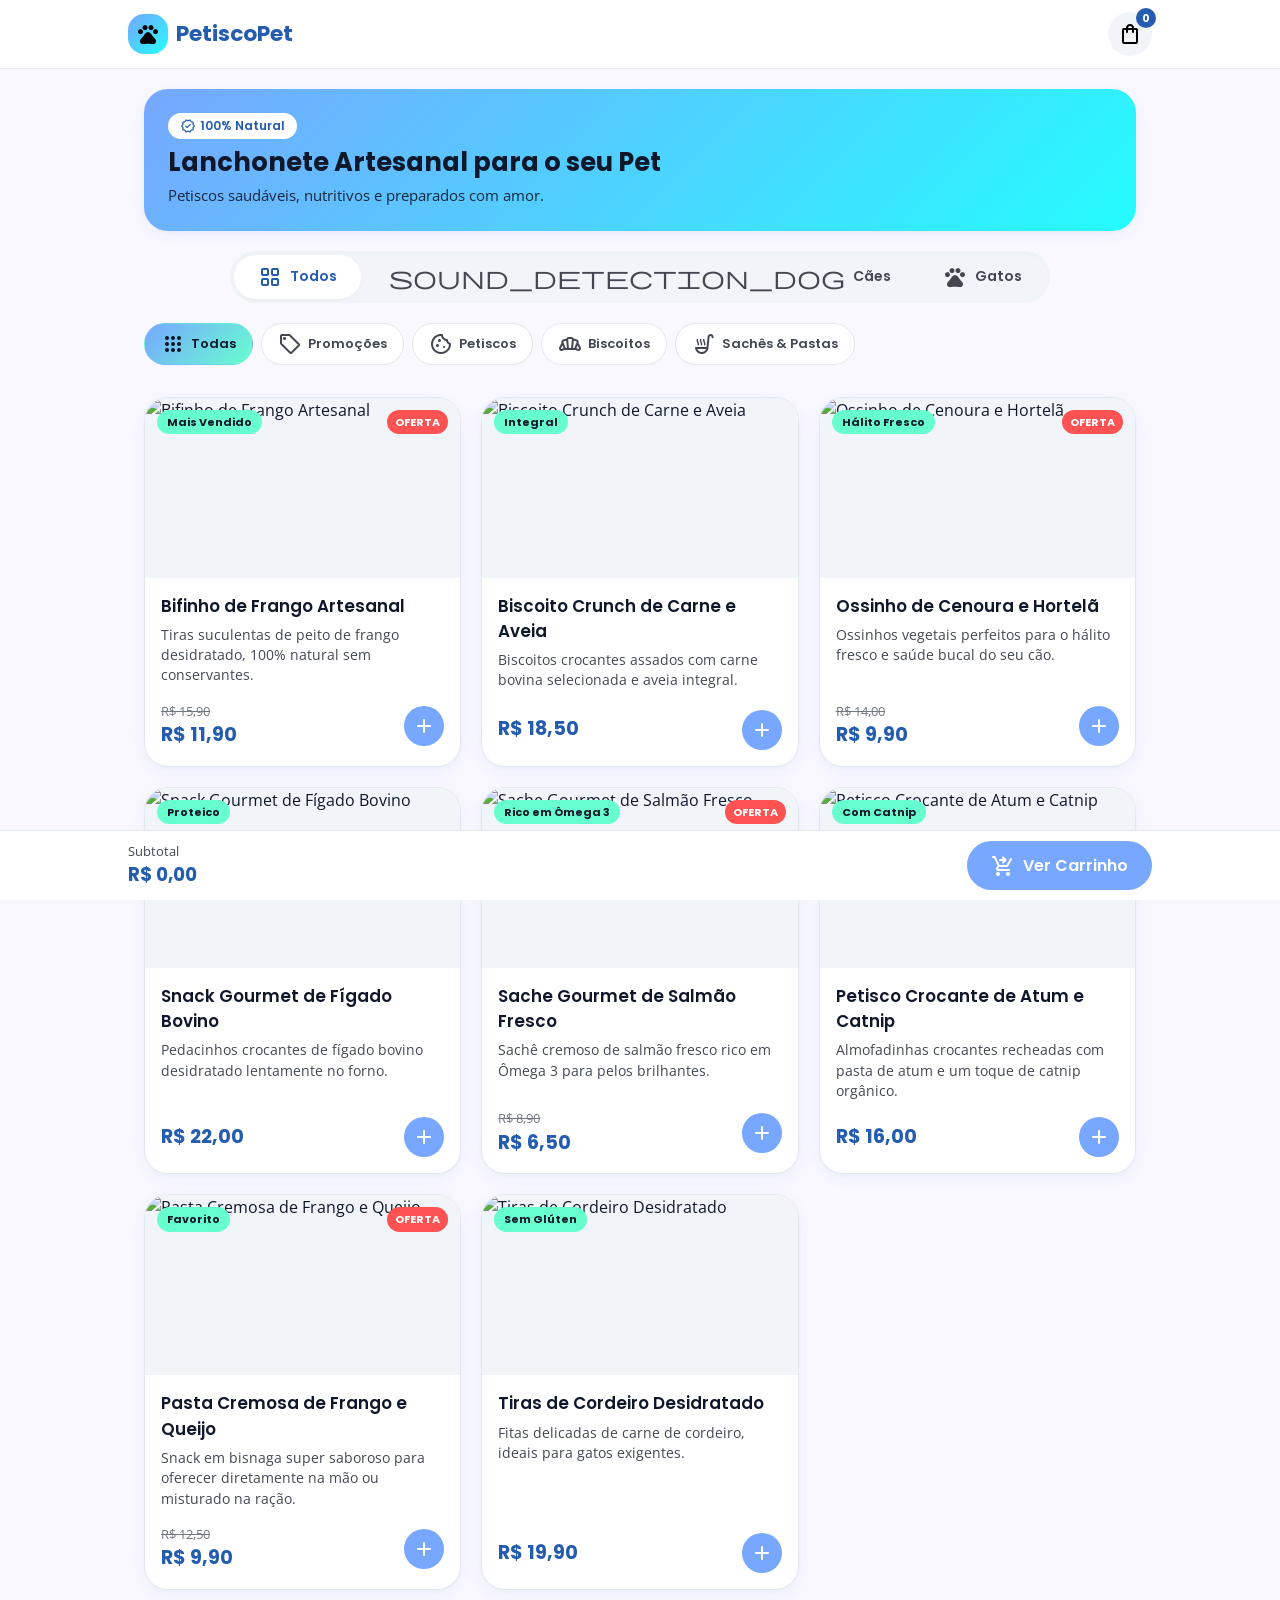
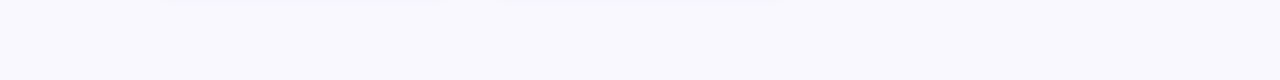
==== index.html @ 870015a5 "feat: implement PetiscoPet SPA with HTML, CSS, JS and reports Co-authored-by: anderitmo <290910090+a" ====
<!DOCTYPE html>
<html lang="pt-BR">
<head>
  <meta charset="UTF-8">
  <meta name="viewport" content="width=device-width, initial-scale=1.0">
  <title>PetiscoPet - Lanchonete & Petiscos para Pets</title>

  <!-- Google Fonts: Poppins & Open Sans -->
  <link rel="preconnect" href="https://fonts.googleapis.com">
  <link rel="preconnect" href="https://fonts.gstatic.com" crossorigin>
  <link href="https://fonts.googleapis.com/css2?family=Open+Sans:wght@400;600&family=Poppins:wght@600;700&display=swap" rel="stylesheet">

  <!-- Google Material Symbols Rounded -->
  <link rel="stylesheet" href="https://fonts.googleapis.com/css2?family=Material+Symbols+Rounded:opsz,wght,FILL,GRAD@20..48,100..700,0..1,-50..200" />

  <link rel="stylesheet" href="styles.css">
</head>
<body>

  <!-- Header -->
  <header class="app-header">
    <div class="header-content">
      <div class="brand-logo">
        <div class="logo-icon">
          <span class="material-symbols-rounded">pets</span>
        </div>
        <span>PetiscoPet</span>
      </div>

      <button class="cart-icon-btn" id="openCartBtn" aria-label="Ver Carrinho">
        <span class="material-symbols-rounded">shopping_bag</span>
        <span class="cart-badge" id="cartCountBadge">0</span>
      </button>
    </div>
  </header>

  <main class="app-container">
    <!-- Hero Banner -->
    <section class="hero-banner">
      <div class="hero-text">
        <div class="hero-badge">
          <span class="material-symbols-rounded" style="font-size: 16px;">verified</span> 100% Natural
        </div>
        <h1>Lanchonete Artesanal para o seu Pet</h1>
        <p>Petiscos saudáveis, nutritivos e preparados com amor.</p>
      </div>
    </section>

    <!-- Pet Switcher (Segmented Control) -->
    <section class="pet-switcher-container">
      <div class="pet-switcher">
        <button class="pet-switcher-btn active" data-pet="todos">
          <span class="material-symbols-rounded">grid_view</span> Todos
        </button>
        <button class="pet-switcher-btn" data-pet="cao">
          <span class="material-symbols-rounded">sound_detection_dog</span> Cães
        </button>
        <button class="pet-switcher-btn" data-pet="gato">
          <span class="material-symbols-rounded">pets</span> Gatos
        </button>
      </div>
    </section>

    <!-- Category Filter Chips -->
    <section class="category-chips" id="categoryChips">
      <button class="chip-btn active" data-category="todas">
        <span class="material-symbols-rounded">apps</span> Todas
      </button>
      <button class="chip-btn" data-category="promocoes">
        <span class="material-symbols-rounded">local_offer</span> Promoções
      </button>
      <button class="chip-btn" data-category="petiscos">
        <span class="material-symbols-rounded">cookie</span> Petiscos
      </button>
      <button class="chip-btn" data-category="biscoitos">
        <span class="material-symbols-rounded">bakery_dining</span> Biscoitos
      </button>
      <button class="chip-btn" data-category="saches">
        <span class="material-symbols-rounded">soup_kitchen</span> Sachês & Pastas
      </button>
    </section>

    <!-- Product Grid -->
    <section class="products-grid" id="productsContainer">
      <!-- Carregado via JS -->
    </section>
  </main>

  <!-- Floating Mobile Bottom Bar -->
  <div class="fixed-bottom-bar" id="fixedBottomBar">
    <div class="bottom-bar-content">
      <div class="bottom-cart-info">
        <span class="bottom-cart-label">Subtotal</span>
        <span class="bottom-cart-val" id="bottomTotalValue">R$ 0,00</span>
      </div>
      <button class="btn-primary" id="bottomCheckoutBtn" style="width: auto; padding: 12px 24px;">
        <span class="material-symbols-rounded">shopping_cart_checkout</span> Ver Carrinho
      </button>
    </div>
  </div>

  <!-- Modal 1: Carrinho de Compras -->
  <div class="modal-overlay" id="cartModal">
    <div class="modal-card">
      <div class="modal-header">
        <h2 class="modal-title">
          <span class="material-symbols-rounded">shopping_cart</span> Meu Carrinho
        </h2>
        <button class="modal-close-btn" class="closeModal" data-modal="cartModal">
          <span class="material-symbols-rounded">close</span>
        </button>
      </div>

      <div class="cart-items-list" id="cartItemsList">
        <!-- Itens injetados via JS -->
      </div>

      <div class="cart-summary">
        <div class="summary-row">
          <span>Subtotal</span>
          <span id="cartSubtotal">R$ 0,00</span>
        </div>
        <div class="summary-row">
          <span>Entrega</span>
          <span style="color: #006c52; font-weight: 600;">A calcular</span>
        </div>
        <div class="summary-row total">
          <span>Total Estimado</span>
          <span id="cartTotal">R$ 0,00</span>
        </div>
      </div>

      <button class="btn-primary" id="proceedToCheckoutBtn">
        <span class="material-symbols-rounded">arrow_forward</span> Avançar para Cadastro
      </button>
    </div>
  </div>

  <!-- Modal 2: Cadastro & Geolocalização -->
  <div class="modal-overlay" id="checkoutModal">
    <div class="modal-card">
      <div class="modal-header">
        <h2 class="modal-title">
          <span class="material-symbols-rounded">person_add</span> Dados de Entrega
        </h2>
        <button class="modal-close-btn" data-modal="checkoutModal">
          <span class="material-symbols-rounded">close</span>
        </button>
      </div>

      <form id="checkoutForm">
        <div class="form-group">
          <label class="form-label" for="clientName">Nome Completo</label>
          <div class="input-wrapper">
            <span class="material-symbols-rounded">badge</span>
            <input type="text" id="clientName" class="form-control" placeholder="Seu nome completo" required>
          </div>
        </div>

        <div class="form-group">
          <label class="form-label" for="clientPhone">WhatsApp / Telefone</label>
          <div class="input-wrapper">
            <span class="material-symbols-rounded">call</span>
            <input type="tel" id="clientPhone" class="form-control" placeholder="(11) 99999-9999" required>
          </div>
        </div>

        <div class="form-group">
          <label class="form-label" for="clientEmail">E-mail</label>
          <div class="input-wrapper">
            <span class="material-symbols-rounded">mail</span>
            <input type="email" id="clientEmail" class="form-control" placeholder="seu@email.com" required>
          </div>
        </div>

        <div class="form-group">
          <label class="form-label" for="clientAddress">Endereço de Entrega</label>
          <div class="input-wrapper">
            <span class="material-symbols-rounded">home</span>
            <input type="text" id="clientAddress" class="form-control" placeholder="Rua, Número, Bairro, Cidade" required>
          </div>
        </div>

        <div class="alert-box alert-info" id="geoStatusBox">
          <span class="material-symbols-rounded">my_location</span>
          <div id="geoStatusText">
            Clique abaixo para autocompletar a localização do seu dispositivo.
          </div>
        </div>

        <button type="button" class="btn-secondary" id="getLocationBtn" style="margin-bottom: 20px;">
          <span class="material-symbols-rounded">location_searching</span> Usar Minha Geolocalização
        </button>

        <button type="submit" class="btn-primary">
          <span class="material-symbols-rounded">security</span> Continuar para Segurança
        </button>
      </form>
    </div>
  </div>

  <!-- Modal 3: Verificação de Credenciais Nativas -->
  <div class="modal-overlay" id="credentialsModal">
    <div class="modal-card" style="text-align: center;">
      <div class="modal-header">
        <h2 class="modal-title" style="margin: 0 auto;">
          <span class="material-symbols-rounded">fingerprint</span> Validação de Segurança
        </h2>
      </div>

      <div style="margin: 20px 0;">
        <span class="material-symbols-rounded" style="font-size: 64px; color: var(--primary-dark);">verified_user</span>
        <p style="margin-top: 12px; color: var(--text-muted);">
          Solicitando validação de credenciais do dispositivo para maior segurança do seu pedido.
        </p>
      </div>

      <div class="alert-box alert-info" id="credentialsConsoleLog" style="text-align: left;">
        <span class="material-symbols-rounded">info</span>
        <span>Iniciando navigator.credentials.get()...</span>
      </div>

      <button type="button" class="btn-primary" id="proceedToPaymentBtn" style="margin-top: 16px;">
        <span class="material-symbols-rounded">payments</span> Prosseguir para Pagamento
      </button>
    </div>
  </div>

  <!-- Modal 4: Gateway de Pagamento Simulado -->
  <div class="modal-overlay" id="paymentModal">
    <div class="modal-card">
      <div class="modal-header">
        <h2 class="modal-title">
          <span class="material-symbols-rounded">credit_card</span> Pagamento Simulado
        </h2>
        <button class="modal-close-btn" data-modal="paymentModal">
          <span class="material-symbols-rounded">close</span>
        </button>
      </div>

      <div class="alert-box alert-warning">
        <span class="material-symbols-rounded">warning</span>
        <span>Este é um ambiente de simulação. Nenhum valor real será cobrado.</span>
      </div>

      <div class="form-group">
        <label class="form-label">Forma de Pagamento</label>
        <div style="display: flex; gap: 10px; margin-bottom: 16px;">
          <button type="button" class="btn-secondary active" style="flex: 1;">
            <span class="material-symbols-rounded">qr_code_2</span> PIX
          </button>
          <button type="button" class="btn-secondary" style="flex: 1;">
            <span class="material-symbols-rounded">credit_card</span> Cartão
          </button>
        </div>
      </div>

      <div style="text-align: center; background: var(--surface-muted); padding: 20px; border-radius: var(--radius-md); margin-bottom: 20px;">
        <span class="material-symbols-rounded" style="font-size: 48px; color: var(--primary-dark);">qr_code_scanner</span>
        <p style="font-family: var(--font-heading); font-weight: 600; margin-top: 8px;">Chave PIX Simulada</p>
        <p style="font-size: 0.85rem; color: var(--text-muted);">Clique abaixo para simular a aprovação instantânea.</p>
      </div>

      <button type="button" class="btn-primary" id="simulatePaymentSuccessBtn">
        <span class="material-symbols-rounded">check_circle</span> Simular Aprovação do Pagamento
      </button>
    </div>
  </div>

  <!-- Modal 5: Pedido Confirmado & WhatsApp -->
  <div class="modal-overlay" id="successModal">
    <div class="modal-card" style="text-align: center;">
      <div style="margin: 20px 0;">
        <span class="material-symbols-rounded" style="font-size: 72px; color: #20FF6B;">task_alt</span>
        <h2 style="font-family: var(--font-heading); margin-top: 12px;">Pedido Confirmado!</h2>
        <p style="color: var(--text-muted); font-size: 0.95rem; margin-top: 6px;">
          Seu pedido foi processado no aplicativo. Agora finalize enviando a mensagem para a nossa lanchonete no WhatsApp.
        </p>
      </div>

      <div class="alert-box alert-success" style="text-align: left;">
        <span class="material-symbols-rounded">mark_email_read</span>
        <div>
          <strong>Resumo do Pedido:</strong>
          <div id="summaryWhatsappPreview" style="font-size: 0.85rem; margin-top: 4px; white-space: pre-wrap;"></div>
        </div>
      </div>

      <a id="whatsappLinkBtn" target="_blank" class="btn-primary" style="background: #25D366; text-decoration: none; margin-top: 16px;">
        <span class="material-symbols-rounded">chat</span> Enviar Pedido via WhatsApp
      </a>
    </div>
  </div>

  <script src="app.js"></script>
</body>
</html>
---- styles.css ----
/* ==========================================================================
   PetiscoPet - Design System & Stylesheet
   ========================================================================== */

:root {
  /* Brand Palette */
  --primary: #77A7FF;
  --primary-dark: #245DB0;
  --secondary: #24FCFF;
  --tertiary: #68FFCE;
  --accent-success: #20FF6B;
  --soft-tint: #BEE9FF;
  --bg-canvas: #FAF8FF;
  --surface-card: #FFFFFF;
  --surface-muted: #F1F5F9;
  --text-main: #0F172A;
  --text-muted: #424752;
  --outline: #737783;
  --border-subtle: #E2E8F0;
  --error: #BA1A1A;
  --error-bg: #FFDAD6;

  /* Typography */
  --font-heading: 'Poppins', sans-serif;
  --font-body: 'Open Sans', sans-serif;

  /* Shadows */
  --shadow-sm: 0 2px 6px -1px rgba(15, 23, 42, 0.04);
  --shadow-md: 0 4px 20px -2px rgba(119, 167, 255, 0.12), 0 2px 6px -1px rgba(15, 23, 42, 0.04);
  --shadow-lg: 0 12px 32px -4px rgba(119, 167, 255, 0.18), 0 4px 12px -2px rgba(15, 23, 42, 0.06);
  --shadow-sticky: 0 -8px 24px -4px rgba(15, 23, 42, 0.08);

  /* Radius */
  --radius-sm: 8px;
  --radius-md: 16px;
  --radius-lg: 24px;
  --radius-xl: 32px;
  --radius-full: 9999px;

  /* Transitions */
  --transition-fast: 0.2s cubic-bezier(0.34, 1.56, 0.64, 1);
  --transition-normal: 0.3s ease;
}

/* Reset & Base */
*, *::before, *::after {
  box-sizing: border-box;
  margin: 0;
  padding: 0;
}

body {
  font-family: var(--font-body);
  background-color: var(--bg-canvas);
  color: var(--text-main);
  line-height: 1.5;
  -webkit-font-smoothing: antialiased;
  padding-bottom: 90px; /* Space for fixed bottom navigation / bar */
}

a {
  color: inherit;
  text-decoration: none;
}

button, input, select, textarea {
  font-family: inherit;
  font-size: inherit;
  border: none;
  outline: none;
}

button {
  cursor: pointer;
  background: none;
}

/* Google Material Icons Reset */
.material-symbols-rounded {
  font-family: 'Material Symbols Rounded';
  font-weight: normal;
  font-style: normal;
  font-size: 24px;
  line-height: 1;
  letter-spacing: normal;
  text-transform: none;
  display: inline-block;
  white-space: nowrap;
  word-wrap: normal;
  direction: ltr;
  -webkit-font-feature-settings: 'liga';
  -webkit-font-smoothing: antialiased;
  vertical-align: middle;
}

/* App Layout Container */
.app-container {
  max-width: 1024px;
  margin: 0 auto;
  padding: 0 16px;
}

/* Header */
.app-header {
  position: sticky;
  top: 0;
  z-index: 100;
  background: rgba(255, 255, 255, 0.9);
  backdrop-filter: blur(12px);
  border-bottom: 1px solid var(--border-subtle);
  padding: 12px 16px;
}

.header-content {
  max-width: 1024px;
  margin: 0 auto;
  display: flex;
  align-items: center;
  justify-content: space-between;
}

.brand-logo {
  display: flex;
  align-items: center;
  gap: 8px;
  font-family: var(--font-heading);
  font-weight: 700;
  font-size: 1.35rem;
  color: var(--primary-dark);
}

.brand-logo .logo-icon {
  background: linear-gradient(135deg, var(--primary), var(--secondary));
  color: #000;
  padding: 8px;
  border-radius: var(--radius-md);
  display: flex;
  align-items: center;
  justify-content: center;
}

.cart-icon-btn {
  position: relative;
  background: var(--surface-muted);
  width: 44px;
  height: 44px;
  border-radius: var(--radius-full);
  display: flex;
  align-items: center;
  justify-content: center;
  transition: transform var(--transition-fast);
}

.cart-icon-btn:active {
  transform: scale(0.92);
}

.cart-badge {
  position: absolute;
  top: -4px;
  right: -4px;
  background: var(--primary-dark);
  color: #fff;
  font-family: var(--font-heading);
  font-size: 11px;
  font-weight: 700;
  width: 20px;
  height: 20px;
  border-radius: var(--radius-full);
  display: flex;
  align-items: center;
  justify-content: center;
}

/* Hero Section */
.hero-banner {
  background: linear-gradient(135deg, #77A7FF 0%, #24FCFF 100%);
  border-radius: var(--radius-lg);
  padding: 24px;
  margin: 20px 0;
  color: var(--text-main);
  box-shadow: var(--shadow-md);
  display: flex;
  align-items: center;
  justify-content: space-between;
  position: relative;
  overflow: hidden;
}

.hero-text h1 {
  font-family: var(--font-heading);
  font-size: 1.6rem;
  font-weight: 700;
  margin-bottom: 6px;
  line-height: 1.2;
}

.hero-text p {
  font-size: 0.95rem;
  opacity: 0.9;
}

.hero-badge {
  display: inline-flex;
  align-items: center;
  gap: 4px;
  background: #ffffff;
  padding: 4px 12px;
  border-radius: var(--radius-full);
  font-family: var(--font-heading);
  font-size: 12px;
  font-weight: 600;
  color: var(--primary-dark);
  margin-bottom: 8px;
}

/* Controls & Filters */
.pet-switcher-container {
  display: flex;
  justify-content: center;
  margin-bottom: 20px;
}

.pet-switcher {
  background: var(--surface-muted);
  padding: 4px;
  border-radius: var(--radius-full);
  display: flex;
  gap: 4px;
  box-shadow: inset 0 2px 4px rgba(0,0,0,0.02);
}

.pet-switcher-btn {
  display: flex;
  align-items: center;
  gap: 8px;
  padding: 10px 24px;
  border-radius: var(--radius-full);
  font-family: var(--font-heading);
  font-weight: 600;
  font-size: 14px;
  color: var(--text-muted);
  transition: all var(--transition-normal);
}

.pet-switcher-btn.active {
  background: var(--surface-card);
  color: var(--primary-dark);
  box-shadow: var(--shadow-sm);
}

.category-chips {
  display: flex;
  gap: 8px;
  overflow-x: auto;
  padding-bottom: 12px;
  margin-bottom: 20px;
  scrollbar-width: none;
}

.category-chips::-webkit-scrollbar {
  display: none;
}

.chip-btn {
  white-space: nowrap;
  padding: 8px 16px;
  border-radius: var(--radius-full);
  background: var(--surface-card);
  border: 1px solid var(--border-subtle);
  font-family: var(--font-heading);
  font-size: 13px;
  font-weight: 600;
  color: var(--text-muted);
  display: flex;
  align-items: center;
  gap: 6px;
  transition: all var(--transition-fast);
}

.chip-btn.active {
  background: linear-gradient(135deg, var(--primary), var(--tertiary));
  color: var(--text-main);
  border-color: transparent;
}

/* Products Grid */
.products-grid {
  display: grid;
  grid-template-columns: repeat(auto-fill, minmax(260px, 1fr));
  gap: 20px;
}

.product-card {
  background: var(--surface-card);
  border-radius: var(--radius-lg);
  overflow: hidden;
  box-shadow: var(--shadow-md);
  border: 1px solid var(--border-subtle);
  display: flex;
  flex-direction: column;
  transition: transform var(--transition-fast), box-shadow var(--transition-normal);
}

.product-card:hover {
  transform: translateY(-4px);
  box-shadow: var(--shadow-lg);
}

.card-media {
  position: relative;
  width: 100%;
  height: 180px;
  background-color: var(--surface-muted);
  overflow: hidden;
}

.card-media img {
  width: 100%;
  height: 100%;
  object-fit: cover;
}

.product-badge {
  position: absolute;
  top: 12px;
  left: 12px;
  background: var(--tertiary);
  color: var(--text-main);
  font-family: var(--font-heading);
  font-size: 11px;
  font-weight: 700;
  padding: 4px 10px;
  border-radius: var(--radius-full);
}

.product-promo-tag {
  position: absolute;
  top: 12px;
  right: 12px;
  background: #FF5252;
  color: #ffffff;
  font-family: var(--font-heading);
  font-size: 11px;
  font-weight: 700;
  padding: 4px 8px;
  border-radius: var(--radius-full);
}

.card-content {
  padding: 16px;
  display: flex;
  flex-direction: column;
  flex-grow: 1;
}

.card-title {
  font-family: var(--font-heading);
  font-size: 1.05rem;
  font-weight: 600;
  margin-bottom: 6px;
}

.card-desc {
  font-size: 0.85rem;
  color: var(--text-muted);
  margin-bottom: 16px;
  flex-grow: 1;
}

.card-footer {
  display: flex;
  align-items: center;
  justify-content: space-between;
  margin-top: auto;
}

.price-container {
  display: flex;
  flex-direction: column;
}

.price-old {
  font-size: 0.8rem;
  color: var(--outline);
  text-decoration: line-through;
}

.price-current {
  font-family: var(--font-heading);
  font-size: 1.2rem;
  font-weight: 700;
  color: var(--primary-dark);
}

.add-to-cart-btn {
  background: var(--primary);
  color: #ffffff;
  width: 40px;
  height: 40px;
  border-radius: var(--radius-full);
  display: flex;
  align-items: center;
  justify-content: center;
  transition: transform var(--transition-fast), background var(--transition-normal);
}

.add-to-cart-btn:hover {
  background: var(--primary-dark);
}

.add-to-cart-btn:active {
  transform: scale(0.88);
}

/* Modals & Views */
.modal-overlay {
  position: fixed;
  top: 0; left: 0; right: 0; bottom: 0;
  background: rgba(15, 23, 42, 0.4);
  backdrop-filter: blur(4px);
  z-index: 200;
  display: flex;
  align-items: flex-end;
  justify-content: center;
  opacity: 0;
  pointer-events: none;
  transition: opacity 0.3s ease;
}

.modal-overlay.active {
  opacity: 1;
  pointer-events: auto;
}

@media (min-width: 640px) {
  .modal-overlay {
    align-items: center;
  }
}

.modal-card {
  background: var(--surface-card);
  width: 100%;
  max-width: 540px;
  max-height: 90vh;
  border-top-left-radius: var(--radius-xl);
  border-top-right-radius: var(--radius-xl);
  overflow-y: auto;
  padding: 24px;
  transform: translateY(100%);
  transition: transform 0.3s cubic-bezier(0.16, 1, 0.3, 1);
  box-shadow: var(--shadow-lg);
}

@media (min-width: 640px) {
  .modal-card {
    border-radius: var(--radius-xl);
    transform: scale(0.95);
  }
}

.modal-overlay.active .modal-card {
  transform: translateY(0);
}

@media (min-width: 640px) {
  .modal-overlay.active .modal-card {
    transform: scale(1);
  }
}

.modal-header {
  display: flex;
  align-items: center;
  justify-content: space-between;
  margin-bottom: 20px;
  padding-bottom: 12px;
  border-bottom: 1px solid var(--border-subtle);
}

.modal-title {
  font-family: var(--font-heading);
  font-size: 1.25rem;
  font-weight: 700;
  display: flex;
  align-items: center;
  gap: 8px;
}

.modal-close-btn {
  background: var(--surface-muted);
  width: 36px;
  height: 36px;
  border-radius: var(--radius-full);
  display: flex;
  align-items: center;
  justify-content: center;
  color: var(--text-muted);
}

/* Cart Items */
.cart-items-list {
  display: flex;
  flex-direction: column;
  gap: 16px;
  margin-bottom: 20px;
  max-height: 300px;
  overflow-y: auto;
}

.cart-item {
  display: flex;
  align-items: center;
  gap: 12px;
  padding: 12px;
  background: var(--bg-canvas);
  border-radius: var(--radius-md);
}

.cart-item-img {
  width: 60px;
  height: 60px;
  border-radius: var(--radius-sm);
  object-fit: cover;
}

.cart-item-info {
  flex-grow: 1;
}

.cart-item-title {
  font-family: var(--font-heading);
  font-size: 0.95rem;
  font-weight: 600;
}

.cart-item-price {
  font-size: 0.85rem;
  color: var(--primary-dark);
  font-weight: 700;
}

.quantity-controls {
  display: flex;
  align-items: center;
  gap: 8px;
  background: var(--surface-card);
  padding: 4px 8px;
  border-radius: var(--radius-full);
  border: 1px solid var(--border-subtle);
}

.qty-btn {
  width: 24px;
  height: 24px;
  border-radius: var(--radius-full);
  background: var(--surface-muted);
  display: flex;
  align-items: center;
  justify-content: center;
  font-size: 14px;
}

.qty-val {
  font-family: var(--font-heading);
  font-size: 14px;
  font-weight: 600;
  min-width: 16px;
  text-align: center;
}

.cart-summary {
  background: var(--surface-muted);
  padding: 16px;
  border-radius: var(--radius-md);
  margin-bottom: 20px;
}

.summary-row {
  display: flex;
  justify-content: space-between;
  margin-bottom: 8px;
  font-size: 0.9rem;
}

.summary-row.total {
  font-family: var(--font-heading);
  font-weight: 700;
  font-size: 1.1rem;
  color: var(--primary-dark);
  border-top: 1px dashed var(--border-subtle);
  padding-top: 8px;
  margin-bottom: 0;
}

/* Forms */
.form-group {
  margin-bottom: 16px;
}

.form-label {
  display: block;
  font-family: var(--font-heading);
  font-size: 0.85rem;
  font-weight: 600;
  margin-bottom: 6px;
  color: var(--text-main);
}

.input-wrapper {
  position: relative;
  display: flex;
  align-items: center;
}

.input-wrapper .material-symbols-rounded {
  position: absolute;
  left: 14px;
  color: var(--outline);
}

.form-control {
  width: 100%;
  padding: 12px 14px 12px 46px;
  background: var(--surface-muted);
  border: 1px solid transparent;
  border-radius: var(--radius-md);
  font-size: 0.95rem;
  transition: all var(--transition-normal);
}

.form-control:focus {
  background: var(--surface-card);
  border-color: var(--primary);
  box-shadow: 0 0 0 3px rgba(119, 167, 255, 0.2);
}

/* Buttons */
.btn-primary {
  width: 100%;
  padding: 14px 20px;
  background: var(--primary);
  color: #ffffff;
  border-radius: var(--radius-full);
  font-family: var(--font-heading);
  font-weight: 600;
  font-size: 1rem;
  display: flex;
  align-items: center;
  justify-content: center;
  gap: 8px;
  transition: all var(--transition-fast);
}

.btn-primary:hover {
  background: var(--primary-dark);
}

.btn-primary:active {
  transform: scale(0.97);
}

.btn-secondary {
  width: 100%;
  padding: 12px 20px;
  background: var(--soft-tint);
  color: var(--primary-dark);
  border-radius: var(--radius-full);
  font-family: var(--font-heading);
  font-weight: 600;
  font-size: 0.95rem;
  display: flex;
  align-items: center;
  justify-content: center;
  gap: 8px;
  transition: all var(--transition-fast);
}

.btn-secondary:active {
  transform: scale(0.97);
}

/* Status / Alert Banners */
.alert-box {
  padding: 12px 16px;
  border-radius: var(--radius-md);
  font-size: 0.85rem;
  margin-bottom: 16px;
  display: flex;
  align-items: flex-start;
  gap: 10px;
}

.alert-info {
  background: var(--soft-tint);
  color: var(--primary-dark);
}

.alert-success {
  background: rgba(32, 255, 107, 0.15);
  color: #006c52;
}

.alert-warning {
  background: #FFF3CD;
  color: #856404;
}

/* Bottom Bar Mobile Navigation */
.fixed-bottom-bar {
  position: fixed;
  bottom: 0;
  left: 0; right: 0;
  background: rgba(255, 255, 255, 0.95);
  backdrop-filter: blur(12px);
  border-top: 1px solid var(--border-subtle);
  padding: 10px 16px;
  z-index: 90;
}

.bottom-bar-content {
  max-width: 1024px;
  margin: 0 auto;
  display: flex;
  align-items: center;
  justify-content: space-between;
}

.bottom-cart-info {
  display: flex;
  flex-direction: column;
}

.bottom-cart-label {
  font-size: 0.8rem;
  color: var(--text-muted);
}

.bottom-cart-val {
  font-family: var(--font-heading);
  font-weight: 700;
  font-size: 1.15rem;
  color: var(--primary-dark);
}

/* Animations */
@keyframes fadeIn {
  from { opacity: 0; transform: translateY(8px); }
  to { opacity: 1; transform: translateY(0); }
}

.fade-in {
  animation: fadeIn 0.3s ease forwards;
}
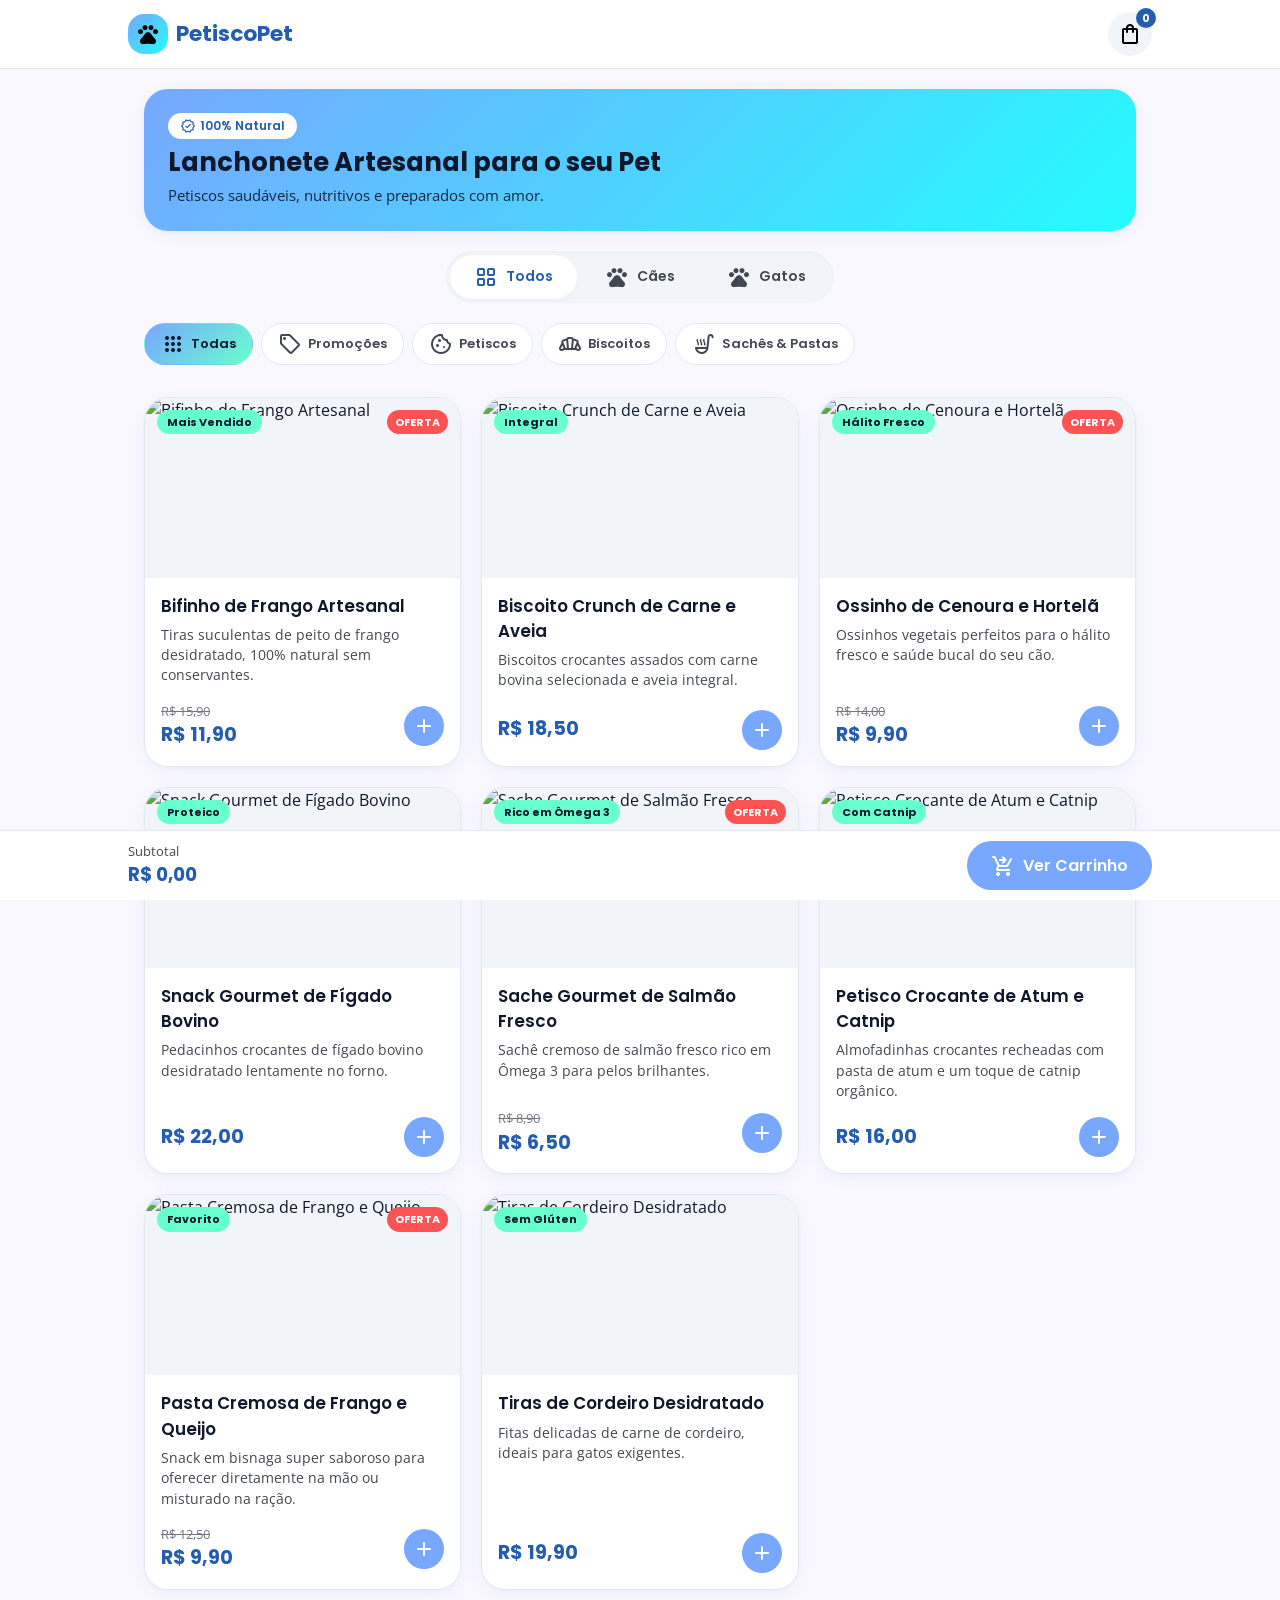
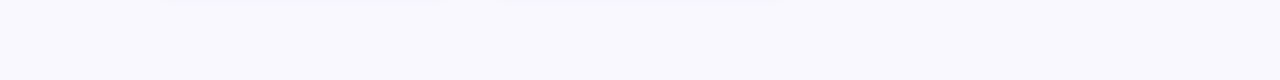
==== commit 003f2459: "refactor: apply SPEC refinements, product detail modal and credentials transparency Co-authored-by: " ====
--- a/index.html
+++ b/index.html
@@ -53,7 +53,7 @@
           <span class="material-symbols-rounded">grid_view</span> Todos
         </button>
         <button class="pet-switcher-btn" data-pet="cao">
-          <span class="material-symbols-rounded">sound_detection_dog</span> Cães
+          <span class="material-symbols-rounded">pets</span> Cães
         </button>
         <button class="pet-switcher-btn" data-pet="gato">
           <span class="material-symbols-rounded">pets</span> Gatos
@@ -96,6 +96,13 @@
       <button class="btn-primary" id="bottomCheckoutBtn" style="width: auto; padding: 12px 24px;">
         <span class="material-symbols-rounded">shopping_cart_checkout</span> Ver Carrinho
       </button>
+    </div>
+  </div>
+
+  <!-- Modal 0: Detalhes do Produto -->
+  <div class="modal-overlay" id="productDetailModal">
+    <div class="modal-card" id="productDetailCard">
+      <!-- Injetado dinamicamente via JS -->
     </div>
   </div>
 
@@ -106,7 +113,7 @@
         <h2 class="modal-title">
           <span class="material-symbols-rounded">shopping_cart</span> Meu Carrinho
         </h2>
-        <button class="modal-close-btn" class="closeModal" data-modal="cartModal">
+        <button class="modal-close-btn closeModal" data-modal="cartModal">
           <span class="material-symbols-rounded">close</span>
         </button>
       </div>
